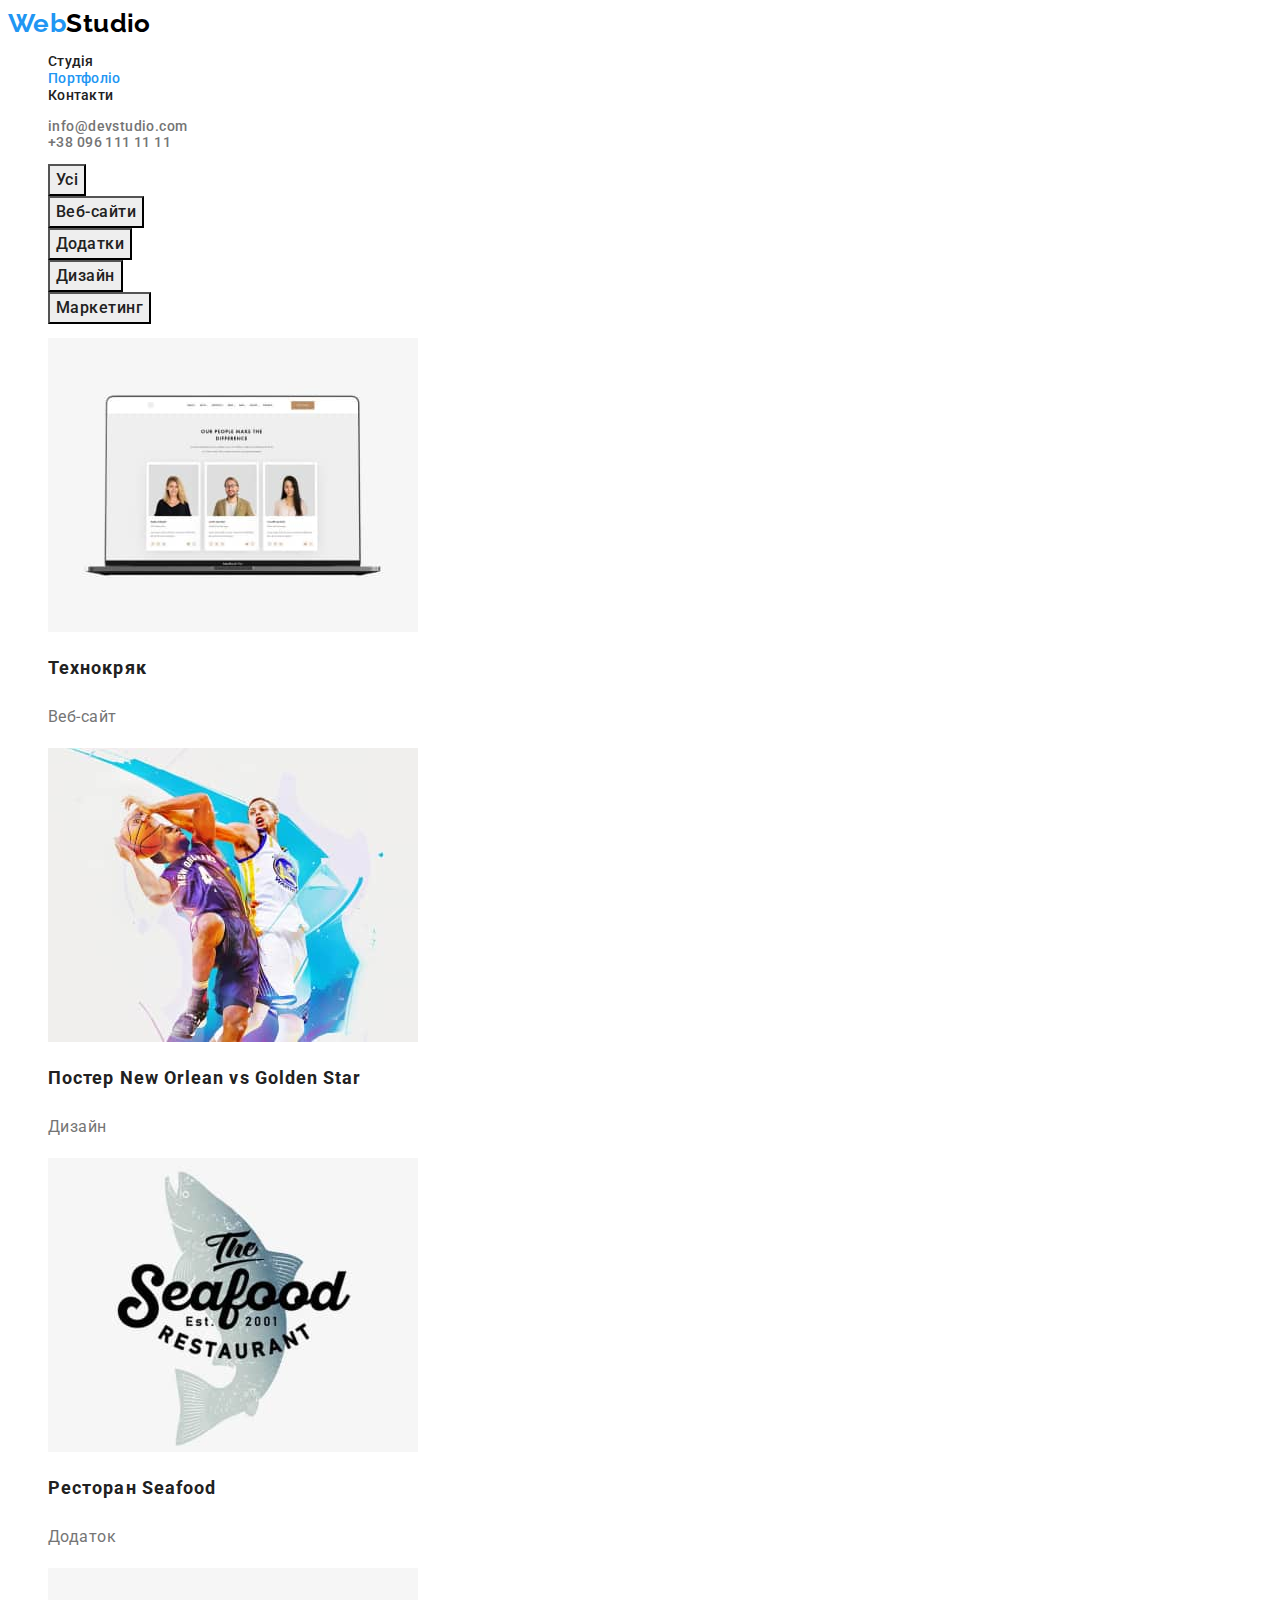
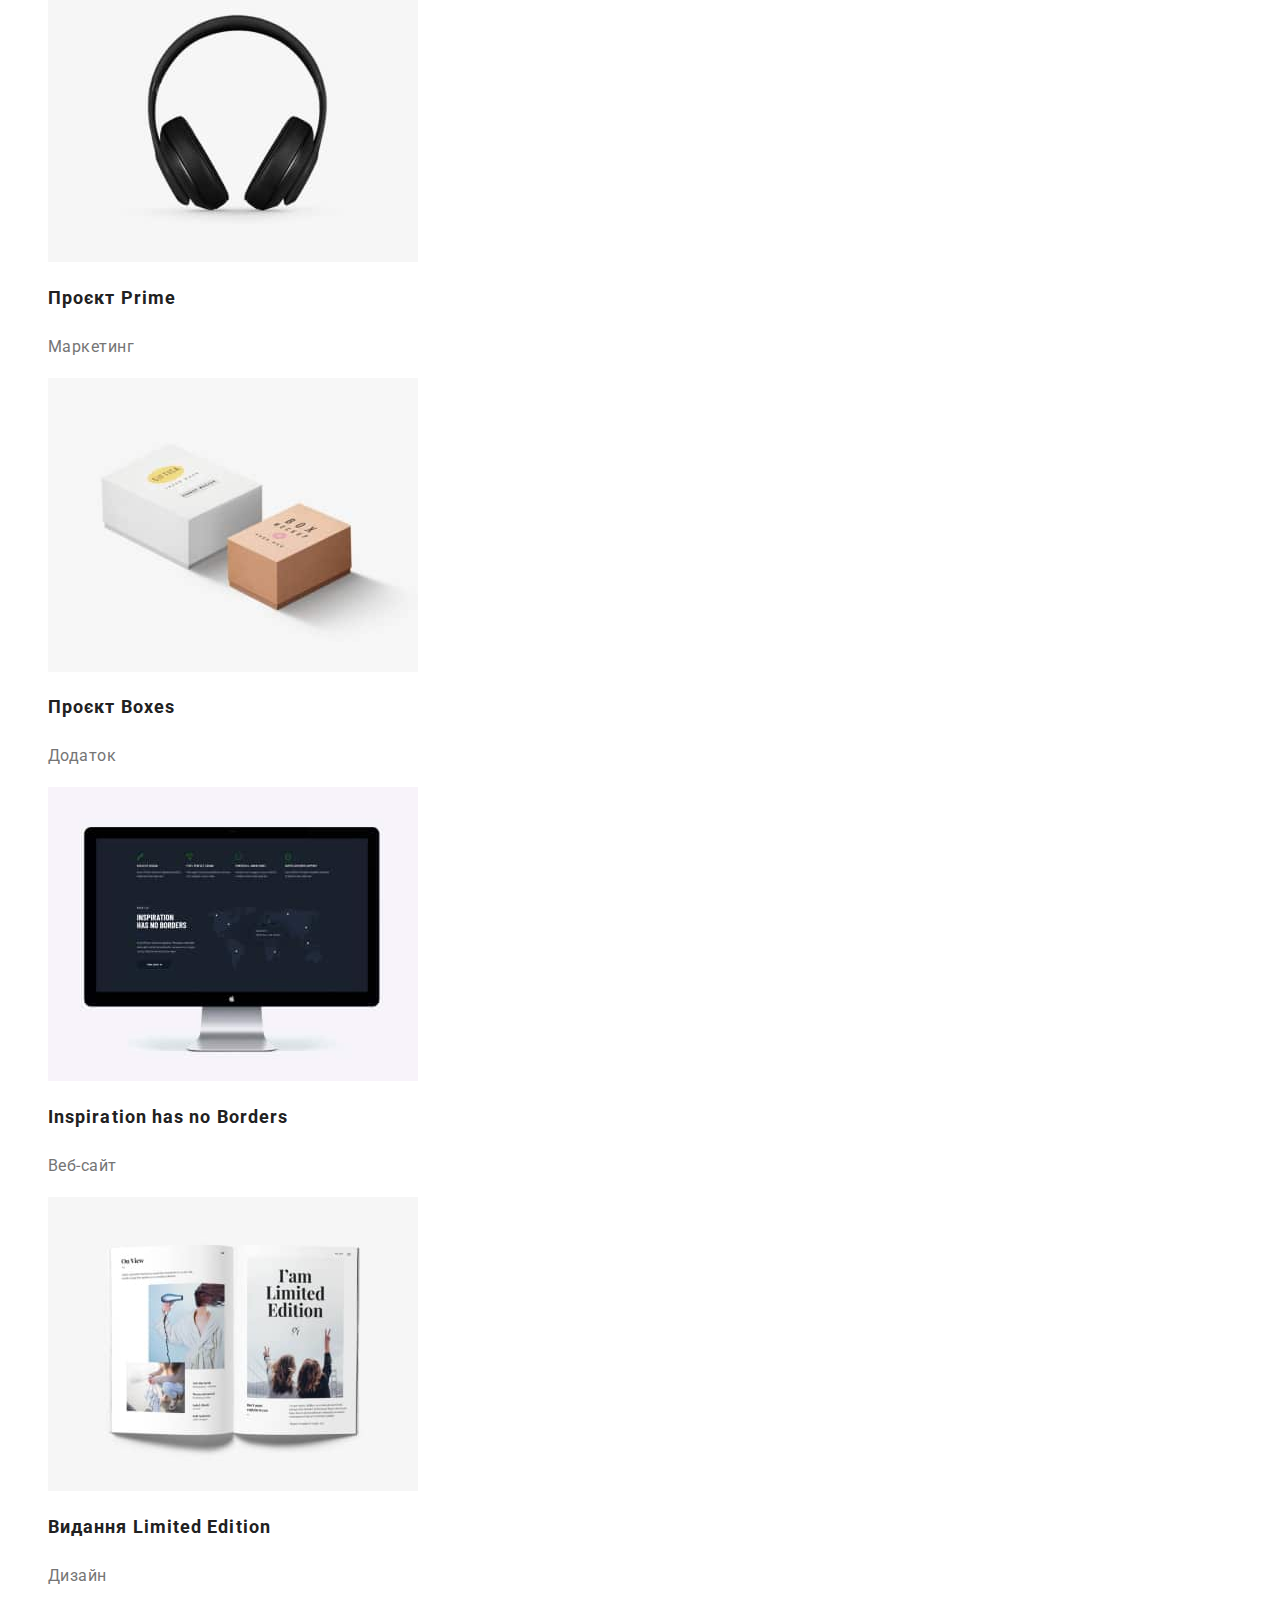
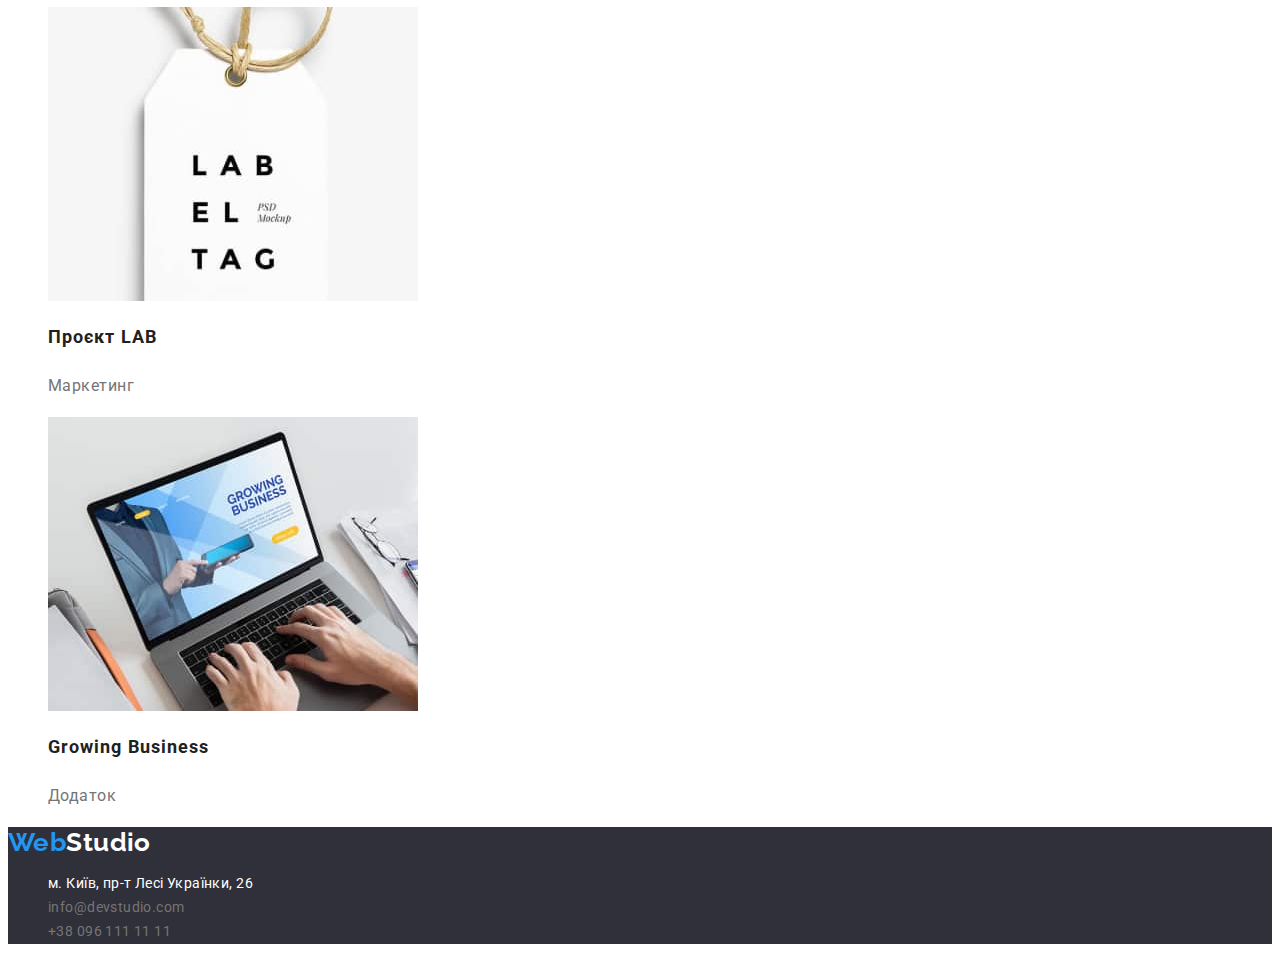
==== portfolio.html @ 61a3f1c5 "Initial commit" ====
<!DOCTYPE html>
<html lang="uk">
  <head>
    <meta charset="UTF-8" />
    <meta http-equiv="X-UA-Compatible" content="IE=edge" />
    <meta name="viewport" content="width=device-width, initial-scale=1.0" />
    <link rel="preconnect" href="https://fonts.googleapis.com" />
    <link rel="preconnect" href="https://fonts.gstatic.com" crossorigin />
    <link
      href="https://fonts.googleapis.com/css2?family=Open+Sans:wght@400;600;700&family=Raleway:wght@700&family=Roboto:wght@400;500;700;900&display=swap"
      rel="stylesheet"
    />
    <link rel="stylesheet" href="./css/style.css" />
    <title>WebStudio</title>
  </head>
  <body>
    <header>
      <nav>
        <a class="logo heder-logo-color" href="/index.html"><span>Web</span>Studio</a>
        <ul class="site-nav">
          <li><a class="site-nav-link" href="./index.html">Студія</a></li>
          <li><a class="site-nav-link current" href="">Портфоліо</a></li>
          <li><a class="site-nav-link" href="#">Контакти</a></li>
        </ul>
      </nav>
      <ul class="cotnact-nav">
        <li><a class="cotnact-nav-link" href="mailto:info@devstudio.com">info@devstudio.com</a></li>
        <li><a class="cotnact-nav-link" href="tel:+380961111111">+38 096 111 11 11</a></li>
      </ul>
    </header>
    <main>
      <section class="portfolio-section">
        <h1 class="visually-hidden">portfolio</h1>
        <ul>
          <li><button class="portfolio-button" type="button">Усі</button></li>
          <li><button class="portfolio-button" type="button">Веб-сайти</button></li>
          <li><button class="portfolio-button" type="button">Додатки</button></li>
          <li><button class="portfolio-button" type="button">Дизайн</button></li>
          <li><button class="portfolio-button" type="button">Маркетинг</button></li>
        </ul>
        <ul>
          <li>
            <a class="portfolio-card-link" href="">
              <img width="370" src="./images/portfolio-1.jpg" alt="приклда роботи" />
              <h2 class="portfolio-card-h2">Технокряк</h2>
              <p class="portfolio-card-p">Веб-сайт</p>
            </a>
          </li>
          <li>
            <a class="portfolio-card-link" href="">
              <img width="370" src="./images/portfolio-2.jpg" alt="приклда роботи" />
              <h2 class="portfolio-card-h2">Постер New Orlean vs Golden Star</h2>
              <p class="portfolio-card-p">Дизайн</p>
            </a>
          </li>
          <li>
            <a class="portfolio-card-link" href="">
              <img width="370" src="./images/portfolio-3.jpg" alt="приклда роботи" />
              <h2 class="portfolio-card-h2">Ресторан Seafood</h2>
              <p class="portfolio-card-p">Додаток</p>
            </a>
          </li>
          <li>
            <a class="portfolio-card-link" href="">
              <img width="370" src="./images/portfolio-4.jpg" alt="приклда роботи" />
              <h2 class="portfolio-card-h2">Проєкт Prime</h2>
              <p class="portfolio-card-p">Маркетинг</p>
            </a>
          </li>
          <li>
            <a class="portfolio-card-link" href="">
              <img width="370" src="./images/portfolio-5.jpg" alt="приклда роботи" />
              <h2 class="portfolio-card-h2">Проєкт Boxes</h2>
              <p class="portfolio-card-p">Додаток</p>
            </a>
          </li>
          <li>
            <a class="portfolio-card-link" href="">
              <img width="370" src="./images/portfolio-6.jpg" alt="приклда роботи" />
              <h2 class="portfolio-card-h2">Inspiration has no Borders</h2>
              <p class="portfolio-card-p">Веб-сайт</p>
            </a>
          </li>
          <li>
            <a class="portfolio-card-link" href="">
              <img width="370" src="./images/portfolio-7.jpg" alt="приклда роботи" />
              <h2 class="portfolio-card-h2">Видання Limited Edition</h2>
              <p class="portfolio-card-p">Дизайн</p>
            </a>
          </li>
          <li>
            <a class="portfolio-card-link" href="">
              <img width="370" src="./images/portfolio-8.jpg" alt="приклда роботи" />
              <h2 class="portfolio-card-h2">Проєкт LAB</h2>
              <p class="portfolio-card-p">Маркетинг</p>
            </a>
          </li>
          <li>
            <a class="portfolio-card-link" href="">
              <img width="370" src="./images/portfolio-9.jpg" alt="приклда роботи" />
              <h2 class="portfolio-card-h2">Growing Business</h2>
              <p class="portfolio-card-p">Додаток</p>
            </a>
          </li>
        </ul>
      </section>
    </main>
    <footer class="footer">
      <a class="logo" href="./index.html"><span>Web</span>Studio</a>
      <address>
        <ul class="address">
          <li>
            <a
              class="address-link"
              href="https://goo.gl/maps/CPtrU1FHBa2aNyZL9"
              target="_blank"
              rel="noopener noreferrer nofollow"
              >м. Київ, пр-т Лесі Українки, 26</a
            >
          </li>
          <li>
            <a class="address-link" href="mailto:info@devstudio.com">info@devstudio.com</a>
          </li>
          <li>
            <a class="address-link" href="tel:+380961111111">+38 096 111 11 11</a>
          </li>
        </ul>
      </address>
    </footer>
  </body>
</html>
---- css/style.css ----
:root{
  --primary-text-color:#757575;
  --title-text-color:#212121;
  --accent-text-color:#2196F3;
  --accent-praimery-white-color:#ffffff;
  --footer-text-color:#FFFFFF 60 %;
  --bcg-color-accent:#2F303A;
  --logo-color-header:#000000;
  --button-bgc-portfolio:#EEEEEE;
  --hero-button-active:#188CE8;
  --heder-border:#ECECEC;
}
/* основной цвет текста #757575 */
/* вторичный цвет текста #212121*/
/* основной цвет макета #F5F5F5*/
/* акцентный цвет макета #2196F3*/
ul,a,address{list-style: none;
text-decoration: none;
font-style: normal;
}

body{
  background-color:#FFFFFF;
  color:var(--primary-text-color);
  font-family: Roboto, sans-serif;
  letter-spacing: 0.03em;
  font-size: 14px;
}

.visually-hidden {
  position: absolute;
  white-space: nowrap;
  width: 1px;
  height: 1px;
  overflow: hidden;
  border: 0;
  padding: 0;
  clip: rect(0 0 0 0);
  clip-path: inset(50%);
  margin: -1px;
}

/* --------Logo-------- */

.logo{
  color: var(--title-text-color);
  font-family:Raleway,sans-serif;
  font-weight: 700;
  line-height: 1.19;
  font-size: 26px; 
}
.heder-logo-color{
  color: var(--logo-color-header);
}
.logo span {
  color: var(--accent-text-color);
}
.logo:hover,
.logo:focus{
  color: var(--accent-text-color);
}

/* -------Site nav------- */

.site-nav-link{
  color: var(--title-text-color);
  line-height: 1.14;
  font-weight: 500;
  font-size: 14px;
  letter-spacing: 0.02em;
}
.cotnact-nav-link{
  color: var(--primary-text-color);
  font-weight: 500;
  font-size: 14px;
  line-height: calc(16/14);
}
.site-nav-link:hover,
.site-nav-link:focus,
.cotnact-nav-link:hover,
.cotnact-nav-link:focus{
  color:var(--accent-text-color);
}
.current{
  color: var(--accent-text-color);
}
/* ---------Hero ---------*/

.hero{
  background-color: var(--bcg-color-accent);
}.hero >.section-title{
  color: var(--accent-praimery-white-color);
  font-weight: 900;
    font-size: 44px;
    line-height: 1.36;
    text-align: center;
    letter-spacing: 0.06em;
    text-transform: uppercase;
}
.hero-button{
  font-family:inherit;
  background-color: var(--accent-text-color);
  color: var(--accent-praimery-white-color);
  cursor: pointer;
  font-weight: 700;
  font-size: 16px;
  line-height: 1.87;
  letter-spacing: 0.06em;
}
.hero-button:hover{
  background-color: var(--hero-button-active);
}
/* --------Section------- */

.section-title,
.benefits-title,
.team-title{
  color: var(--title-text-color);
}
.benefits-title{
  font-weight: 700;
  font-size: 14px;
  line-height: 1.14;
  letter-spacing: 0.03em;
  text-transform: uppercase;
}
.benefits-post{
  font-size: 14px;
  line-height: 1.7;
}
.works-title{
  font-weight: 700;
  font-size: 36px;
  line-height: 1.16;
  text-align: center;
}
.our-team{
  background-color:#F5F4FA;
}
.team-title{
  font-weight: 700;
  font-size: 36px;
  line-height: 1.16;
  text-align: center;
}
.team .team-title{
  font-weight: 500;
  font-size: 16px;
  line-height: 1.18x;
}
.team-p{
  text-align: center;
  font-size: 16px;
  line-height: calc(19/16);
  letter-spacing: 0.03em;
}

/* -------Footer------ */

.footer {
  background-color: var(--bcg-color-accent);
}
.footer>.logo{
  color: var(--accent-praimery-white-color);
}
.footer>.logo:hover,
.footer>.logo:focus{
  color: var(--accent-text-color);
}
.address-link:hover{
  color: var(--accent-text-color);
}
.address-link{
  color:var(--footer-text-color);
  font-size: 14px;
  line-height: 1.71;
}
.address-link[target]{
  color: var(--accent-praimery-white-color);
}
.address-link[target]:hover{
  color:var(--accent-text-color);
}
/* -------PORTFOLIO--------- */


.portfolio-button {
  font-family: inherit;
  cursor: pointer;
  font-weight: 500;
  font-size: 16px;
  line-height: calc(26/16);
  text-align: center;
  letter-spacing: 0.03em;
  color: var(--title-text-color);
  background-color:var(--button-bgc-portfolio);  
}
.portfolio-button:hover{
  background-color:var(--accent-text-color);
  color: var(--accent-praimery-white-color);
}
.portfolio-card-link {
  color: inherit;
}
.portfolio-card-h2 {
    font-weight: 700;
    font-size: 18px;
    line-height: calc(36/18);
    letter-spacing: 0.06em;
    color: var(--title-text-color);
}
.portfolio-card-p {
  font-size: 16px;
  line-height:calc(30/16);
  letter-spacing: 0.03em;
}
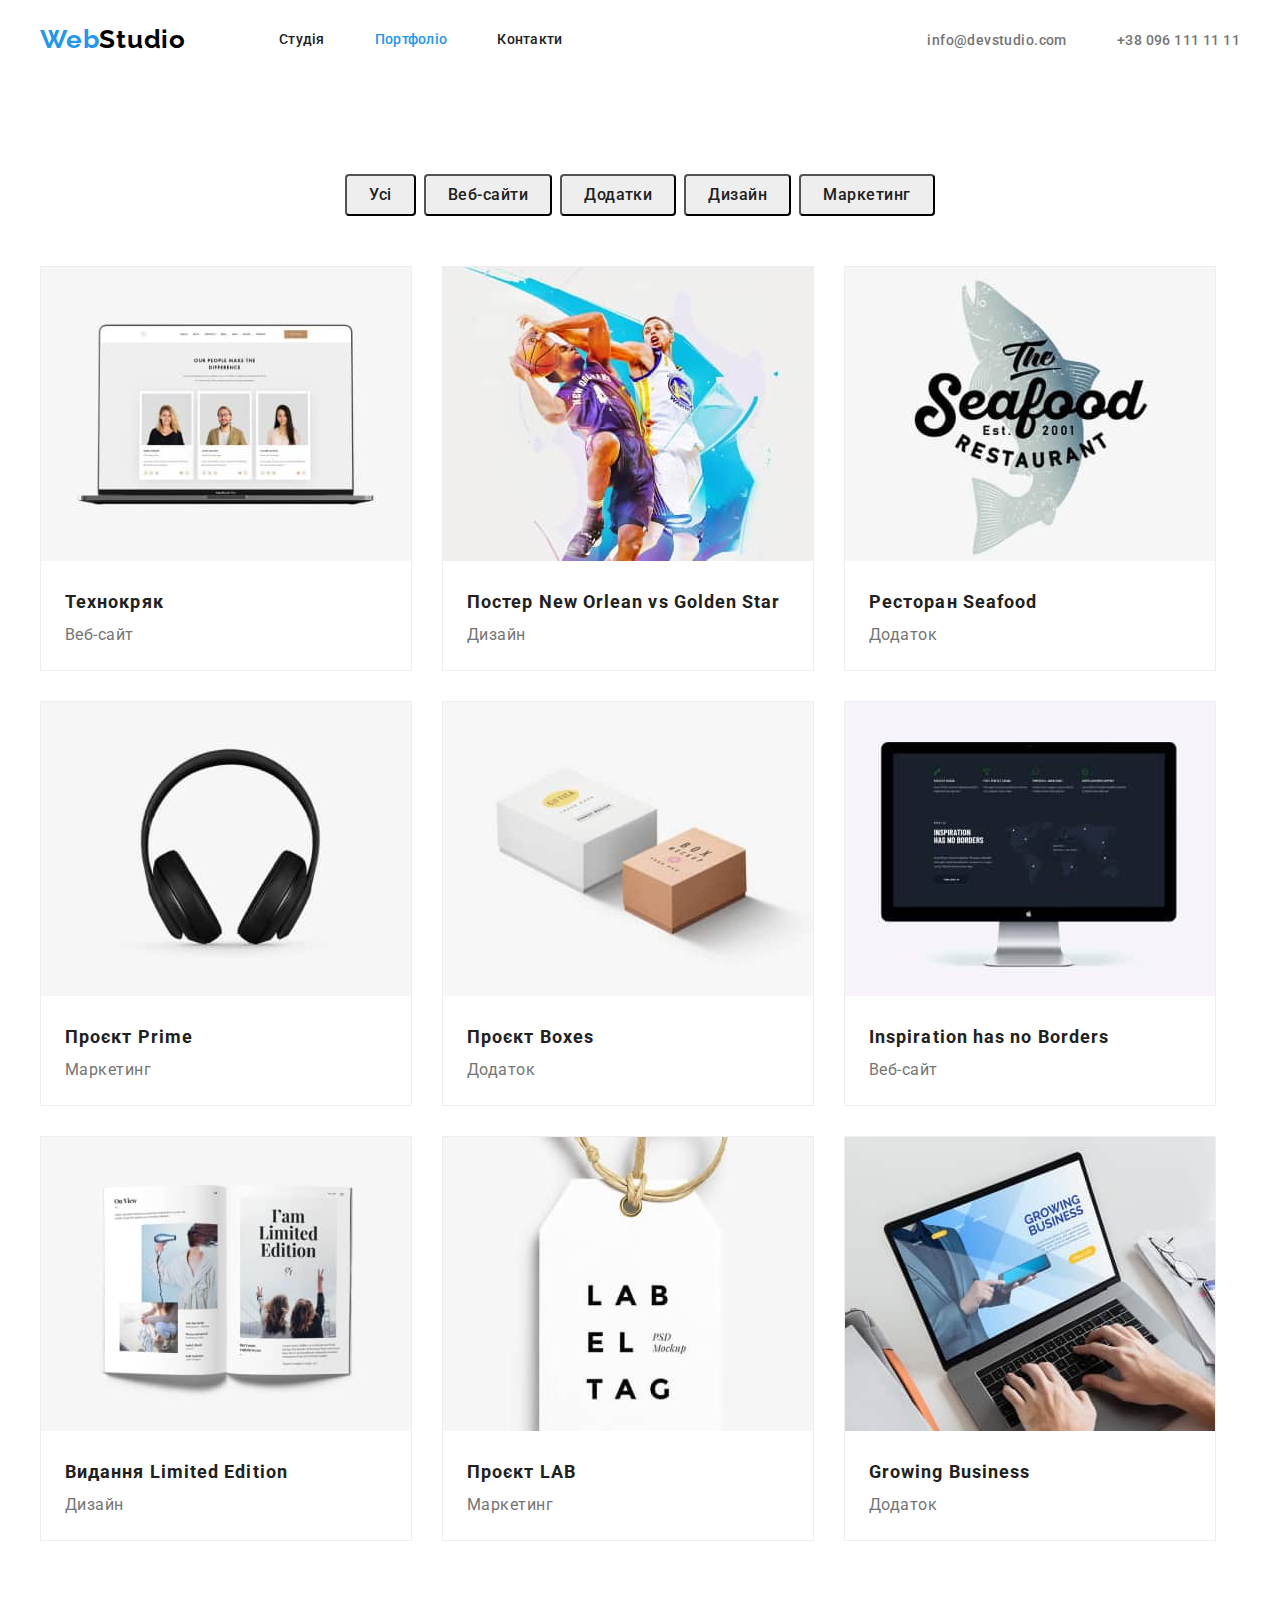
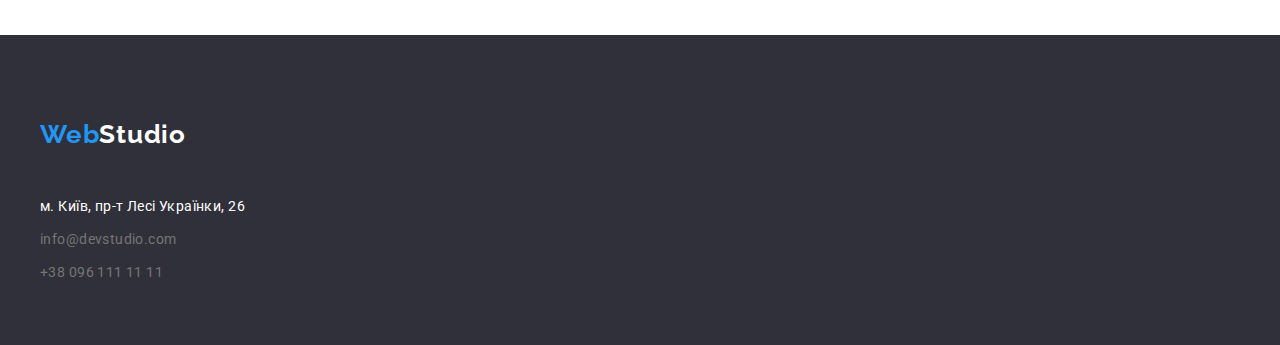
==== commit c55786c5: "first push hw 3.0" ====
--- a/portfolio.html
+++ b/portfolio.html
@@ -15,117 +15,132 @@
   </head>
   <body>
     <header>
-      <nav>
-        <a class="logo heder-logo-color" href="/index.html"><span>Web</span>Studio</a>
-        <ul class="site-nav">
-          <li><a class="site-nav-link" href="./index.html">Студія</a></li>
-          <li><a class="site-nav-link current" href="">Портфоліо</a></li>
-          <li><a class="site-nav-link" href="#">Контакти</a></li>
-        </ul>
-      </nav>
-      <ul class="cotnact-nav">
-        <li><a class="cotnact-nav-link" href="mailto:info@devstudio.com">info@devstudio.com</a></li>
-        <li><a class="cotnact-nav-link" href="tel:+380961111111">+38 096 111 11 11</a></li>
-      </ul>
+      <div class="container">
+        <nav class="site-nav">
+          <div class="nav-vrap">
+            <a class="logo heder-logo-color" href="/index.html"><span>Web</span>Studio</a>
+
+            <ul class="site-nav">
+              <li class="site-nav-li"><a class="site-nav-link" href="./index.html">Студія</a></li>
+              <li class="site-nav-li">
+                <a class="site-nav-link current" href="">Портфоліо</a>
+              </li>
+              <li class="site-nav-li"><a class="site-nav-link" href="#">Контакти</a></li>
+            </ul>
+          </div>
+          <ul class="cotnact-nav site-nav">
+            <li class="site-nav-li">
+              <a class="cotnact-nav-link" href="mailto:info@devstudio.com">info@devstudio.com</a>
+            </li>
+            <li class="site-nav-li">
+              <a class="cotnact-nav-link" href="tel:+380961111111">+38 096 111 11 11</a>
+            </li>
+          </ul>
+        </nav>
+      </div>
     </header>
     <main>
-      <section class="portfolio-section">
-        <h1 class="visually-hidden">portfolio</h1>
-        <ul>
-          <li><button class="portfolio-button" type="button">Усі</button></li>
-          <li><button class="portfolio-button" type="button">Веб-сайти</button></li>
-          <li><button class="portfolio-button" type="button">Додатки</button></li>
-          <li><button class="portfolio-button" type="button">Дизайн</button></li>
-          <li><button class="portfolio-button" type="button">Маркетинг</button></li>
-        </ul>
-        <ul>
-          <li>
-            <a class="portfolio-card-link" href="">
-              <img width="370" src="./images/portfolio-1.jpg" alt="приклда роботи" />
-              <h2 class="portfolio-card-h2">Технокряк</h2>
-              <p class="portfolio-card-p">Веб-сайт</p>
-            </a>
-          </li>
-          <li>
-            <a class="portfolio-card-link" href="">
-              <img width="370" src="./images/portfolio-2.jpg" alt="приклда роботи" />
-              <h2 class="portfolio-card-h2">Постер New Orlean vs Golden Star</h2>
-              <p class="portfolio-card-p">Дизайн</p>
-            </a>
-          </li>
-          <li>
-            <a class="portfolio-card-link" href="">
-              <img width="370" src="./images/portfolio-3.jpg" alt="приклда роботи" />
-              <h2 class="portfolio-card-h2">Ресторан Seafood</h2>
-              <p class="portfolio-card-p">Додаток</p>
-            </a>
-          </li>
-          <li>
-            <a class="portfolio-card-link" href="">
-              <img width="370" src="./images/portfolio-4.jpg" alt="приклда роботи" />
-              <h2 class="portfolio-card-h2">Проєкт Prime</h2>
-              <p class="portfolio-card-p">Маркетинг</p>
-            </a>
-          </li>
-          <li>
-            <a class="portfolio-card-link" href="">
-              <img width="370" src="./images/portfolio-5.jpg" alt="приклда роботи" />
-              <h2 class="portfolio-card-h2">Проєкт Boxes</h2>
-              <p class="portfolio-card-p">Додаток</p>
-            </a>
-          </li>
-          <li>
-            <a class="portfolio-card-link" href="">
-              <img width="370" src="./images/portfolio-6.jpg" alt="приклда роботи" />
-              <h2 class="portfolio-card-h2">Inspiration has no Borders</h2>
-              <p class="portfolio-card-p">Веб-сайт</p>
-            </a>
-          </li>
-          <li>
-            <a class="portfolio-card-link" href="">
-              <img width="370" src="./images/portfolio-7.jpg" alt="приклда роботи" />
-              <h2 class="portfolio-card-h2">Видання Limited Edition</h2>
-              <p class="portfolio-card-p">Дизайн</p>
-            </a>
-          </li>
-          <li>
-            <a class="portfolio-card-link" href="">
-              <img width="370" src="./images/portfolio-8.jpg" alt="приклда роботи" />
-              <h2 class="portfolio-card-h2">Проєкт LAB</h2>
-              <p class="portfolio-card-p">Маркетинг</p>
-            </a>
-          </li>
-          <li>
-            <a class="portfolio-card-link" href="">
-              <img width="370" src="./images/portfolio-9.jpg" alt="приклда роботи" />
-              <h2 class="portfolio-card-h2">Growing Business</h2>
-              <p class="portfolio-card-p">Додаток</p>
-            </a>
-          </li>
-        </ul>
+      <section class="section portfolio-section">
+        <div class="container">
+          <h1 class="visually-hidden">portfolio</h1>
+          <ul class="portfolio-button">
+            <li><button class="portfolio-button-list" type="button">Усі</button></li>
+            <li><button class="portfolio-button-list" type="button">Веб-сайти</button></li>
+            <li><button class="portfolio-button-list" type="button">Додатки</button></li>
+            <li><button class="portfolio-button-list" type="button">Дизайн</button></li>
+            <li><button class="portfolio-button-list" type="button">Маркетинг</button></li>
+          </ul>
+          <ul class="portfolio-card">
+            <li>
+              <a class="portfolio-card-link" href="">
+                <img width="370" src="./images/portfolio-1.jpg" alt="приклда роботи" />
+                <h2 class="portfolio-card-h2">Технокряк</h2>
+                <p class="portfolio-card-p">Веб-сайт</p>
+              </a>
+            </li>
+            <li>
+              <a class="portfolio-card-link" href="">
+                <img width="370" src="./images/portfolio-2.jpg" alt="приклда роботи" />
+                <h2 class="portfolio-card-h2">Постер New Orlean vs Golden Star</h2>
+                <p class="portfolio-card-p">Дизайн</p>
+              </a>
+            </li>
+            <li>
+              <a class="portfolio-card-link" href="">
+                <img width="370" src="./images/portfolio-3.jpg" alt="приклда роботи" />
+                <h2 class="portfolio-card-h2">Ресторан Seafood</h2>
+                <p class="portfolio-card-p">Додаток</p>
+              </a>
+            </li>
+            <li>
+              <a class="portfolio-card-link" href="">
+                <img width="370" src="./images/portfolio-4.jpg" alt="приклда роботи" />
+                <h2 class="portfolio-card-h2">Проєкт Prime</h2>
+                <p class="portfolio-card-p">Маркетинг</p>
+              </a>
+            </li>
+            <li>
+              <a class="portfolio-card-link" href="">
+                <img width="370" src="./images/portfolio-5.jpg" alt="приклда роботи" />
+                <h2 class="portfolio-card-h2">Проєкт Boxes</h2>
+                <p class="portfolio-card-p">Додаток</p>
+              </a>
+            </li>
+            <li>
+              <a class="portfolio-card-link" href="">
+                <img width="370" src="./images/portfolio-6.jpg" alt="приклда роботи" />
+                <h2 class="portfolio-card-h2">Inspiration has no Borders</h2>
+                <p class="portfolio-card-p">Веб-сайт</p>
+              </a>
+            </li>
+            <li>
+              <a class="portfolio-card-link" href="">
+                <img width="370" src="./images/portfolio-7.jpg" alt="приклда роботи" />
+                <h2 class="portfolio-card-h2">Видання Limited Edition</h2>
+                <p class="portfolio-card-p">Дизайн</p>
+              </a>
+            </li>
+            <li>
+              <a class="portfolio-card-link" href="">
+                <img width="370" src="./images/portfolio-8.jpg" alt="приклда роботи" />
+                <h2 class="portfolio-card-h2">Проєкт LAB</h2>
+                <p class="portfolio-card-p">Маркетинг</p>
+              </a>
+            </li>
+            <li>
+              <a class="portfolio-card-link" href="">
+                <img width="370" src="./images/portfolio-9.jpg" alt="приклда роботи" />
+                <h2 class="portfolio-card-h2">Growing Business</h2>
+                <p class="portfolio-card-p">Додаток</p>
+              </a>
+            </li>
+          </ul>
+        </div>
       </section>
     </main>
     <footer class="footer">
-      <a class="logo" href="./index.html"><span>Web</span>Studio</a>
-      <address>
-        <ul class="address">
-          <li>
-            <a
-              class="address-link"
-              href="https://goo.gl/maps/CPtrU1FHBa2aNyZL9"
-              target="_blank"
-              rel="noopener noreferrer nofollow"
-              >м. Київ, пр-т Лесі Українки, 26</a
-            >
-          </li>
-          <li>
-            <a class="address-link" href="mailto:info@devstudio.com">info@devstudio.com</a>
-          </li>
-          <li>
-            <a class="address-link" href="tel:+380961111111">+38 096 111 11 11</a>
-          </li>
-        </ul>
-      </address>
+      <div class="container">
+        <a class="logo" href="./index.html"><span>Web</span>Studio</a>
+        <address>
+          <ul class="address">
+            <li class="address-list">
+              <a
+                class="address-link"
+                href="https://goo.gl/maps/CPtrU1FHBa2aNyZL9"
+                target="_blank"
+                rel="noopener noreferrer nofollow"
+                >м. Київ, пр-т Лесі Українки, 26</a
+              >
+            </li>
+            <li class="address-list">
+              <a class="address-link" href="mailto:info@devstudio.com">info@devstudio.com</a>
+            </li>
+            <li class="address-list">
+              <a class="address-link" href="tel:+380961111111">+38 096 111 11 11</a>
+            </li>
+          </ul>
+        </address>
+      </div>
     </footer>
   </body>
 </html>
--- a/css/style.css
+++ b/css/style.css
@@ -14,9 +14,30 @@
 /* вторичный цвет текста #212121*/
 /* основной цвет макета #F5F5F5*/
 /* акцентный цвет макета #2196F3*/
-ul,a,address{list-style: none;
+*,
+*::before,
+*::after{
+  box-sizing: border-box;
+}
+ul,
+a,
+address,
+h1,
+h2,
+h3,
+h4,
+h5,
+h6,
+p,
+ul,
+li,
+body
+{list-style: none;
 text-decoration: none;
 font-style: normal;
+margin: 0px;
+padding: 0px;
+box-sizing: inherit;
 }
 
 body{
@@ -25,6 +46,13 @@
   font-family: Roboto, sans-serif;
   letter-spacing: 0.03em;
   font-size: 14px;
+}
+.container{
+  width: 1230px;
+  padding-left: 15px;
+  padding-right:15px;
+  margin: auto;
+  
 }
 
 .visually-hidden {
@@ -43,11 +71,17 @@
 /* --------Logo-------- */
 
 .logo{
+  display:inline-block;
+  margin-right: 93px;
+  padding-top: 24px;
+  padding-bottom: 25px;
+
   color: var(--title-text-color);
   font-family:Raleway,sans-serif;
   font-weight: 700;
-  line-height: 1.19;
-  font-size: 26px; 
+  font-size: 26px;
+  line-height:calc(31/26);
+  letter-spacing: 0.03em;
 }
 .heder-logo-color{
   color: var(--logo-color-header);
@@ -62,14 +96,36 @@
 
 /* -------Site nav------- */
 
-.site-nav-link{
+.nav-vrap{
+  display: flex;
+  }
+.site-nav{
+  display: flex;
+  align-items: center;
+  justify-content: space-between;
+}
+.site-nav-li {
+  margin-right: 50px;
+}
+
+.site-nav-li:last-child {
+  margin-right: 0px;
+}
+
+  .site-nav-link{
+  display: inline-block;
+  padding: 32px 0px;
+  
   color: var(--title-text-color);
   line-height: 1.14;
   font-weight: 500;
   font-size: 14px;
   letter-spacing: 0.02em;
 }
+
 .cotnact-nav-link{
+  display: inline-block;
+  padding: 32px 0px;
   color: var(--primary-text-color);
   font-weight: 500;
   font-size: 14px;
@@ -88,36 +144,56 @@
 
 .hero{
   background-color: var(--bcg-color-accent);
-}.hero >.section-title{
+  text-align: center;
+}.hero .section-title{
+  margin-top: 200px;
+  margin-bottom:30px;
   color: var(--accent-praimery-white-color);
   font-weight: 900;
-    font-size: 44px;
-    line-height: 1.36;
-    text-align: center;
-    letter-spacing: 0.06em;
-    text-transform: uppercase;
+  font-size: 44px;
+  line-height: 1.36;
+  text-align: center;
+  letter-spacing: 0.06em;
+  text-transform: uppercase;
 }
 .hero-button{
+  margin-bottom:200px;
+  box-shadow: 0px 4px 4px rgba(0, 0, 0, 0.15);
+  border-radius: 4px;
+  border-color: transparent;
+  min-width: 216px;
+  padding: 8px 30px;
+
   font-family:inherit;
   background-color: var(--accent-text-color);
   color: var(--accent-praimery-white-color);
   cursor: pointer;
   font-weight: 700;
   font-size: 16px;
-  line-height: 1.87;
+  line-height: calc(30/16);
   letter-spacing: 0.06em;
+  text-align: center;
 }
 .hero-button:hover{
   background-color: var(--hero-button-active);
 }
 /* --------Section------- */
+
+.section{
+  padding: 94px 0px;
+}
 
 .section-title,
 .benefits-title,
 .team-title{
   color: var(--title-text-color);
 }
+.benefits{
+  display:flex;
+  gap: 30px;
+}
 .benefits-title{
+  margin-bottom: 10px;
   font-weight: 700;
   font-size: 14px;
   line-height: 1.14;
@@ -128,27 +204,46 @@
   font-size: 14px;
   line-height: 1.7;
 }
+.section-work{
+  text-align: center;
+  padding-top: 0px;
+}
 .works-title{
+  margin-bottom: 50px;
   font-weight: 700;
   font-size: 36px;
   line-height: 1.16;
   text-align: center;
 }
+.works-list{
+  display:flex;
+  gap:30px;
+}
 .our-team{
   background-color:#F5F4FA;
 }
 .team-title{
+  margin-top: 30px;
+  margin-bottom: 10px;
   font-weight: 700;
   font-size: 36px;
   line-height: 1.16;
   text-align: center;
 }
+.section-title {
+  margin-bottom: 50px;
+}
+.team{
+  display:flex;
+  gap: 30px;
+}
 .team .team-title{
   font-weight: 500;
   font-size: 16px;
   line-height: 1.18x;
 }
 .team-p{
+  margin-bottom: 30px;
   text-align: center;
   font-size: 16px;
   line-height: calc(19/16);
@@ -160,31 +255,49 @@
 .footer {
   background-color: var(--bcg-color-accent);
 }
-.footer>.logo{
-  color: var(--accent-praimery-white-color);
-}
-.footer>.logo:hover,
-.footer>.logo:focus{
+.footer .logo{
+  margin-top: 60px;
+  margin-bottom: 20px;
+  color: var(--accent-praimery-white-color);
+}
+.footer .logo:hover,
+.footer .logo:focus{
   color: var(--accent-text-color);
 }
 .address-link:hover{
   color: var(--accent-text-color);
+}
+.address-list{
+  margin-bottom: 9px;
+}
+.address-list:last-child{
+  margin-bottom: 0px;
+  padding-bottom: 60px;
 }
 .address-link{
   color:var(--footer-text-color);
   font-size: 14px;
   line-height: 1.71;
 }
+
 .address-link[target]{
   color: var(--accent-praimery-white-color);
 }
-.address-link[target]:hover{
+.address-link[target]:hover,
+.address-link[target]:focus{
   color:var(--accent-text-color);
 }
 /* -------PORTFOLIO--------- */
 
-
-.portfolio-button {
+.portfolio-button{
+  display: flex;
+  justify-content: center;
+  gap: 8px;
+  margin-bottom: 50px;
+}
+.portfolio-button-list {
+  border-radius: 4px;
+  padding: 6px 22px;
   font-family: inherit;
   cursor: pointer;
   font-weight: 500;
@@ -195,21 +308,36 @@
   color: var(--title-text-color);
   background-color:var(--button-bgc-portfolio);  
 }
-.portfolio-button:hover{
+.portfolio-button-list:hover,
+.portfolio-button-list:focus {
   background-color:var(--accent-text-color);
   color: var(--accent-praimery-white-color);
+}
+.portfolio-card{
+  display: flex;
+  gap: 30px;
+  flex-wrap: wrap;
+}
+.portfolio-card li{
+  border: 1px solid #EEEEEE;
 }
 .portfolio-card-link {
   color: inherit;
 }
 .portfolio-card-h2 {
-    font-weight: 700;
-    font-size: 18px;
-    line-height: calc(36/18);
-    letter-spacing: 0.06em;
-    color: var(--title-text-color);
+  margin-right: 24px;
+  margin-left: 24px;
+  margin-top: 20px;
+  font-weight: 700;
+  font-size: 18px;
+  line-height: calc(36/18);
+  letter-spacing: 0.06em;
+  color: var(--title-text-color);
 }
 .portfolio-card-p {
+  margin-right: 24px;
+  margin-left: 24px;
+  margin-bottom: 20px;
   font-size: 16px;
   line-height:calc(30/16);
   letter-spacing: 0.03em;
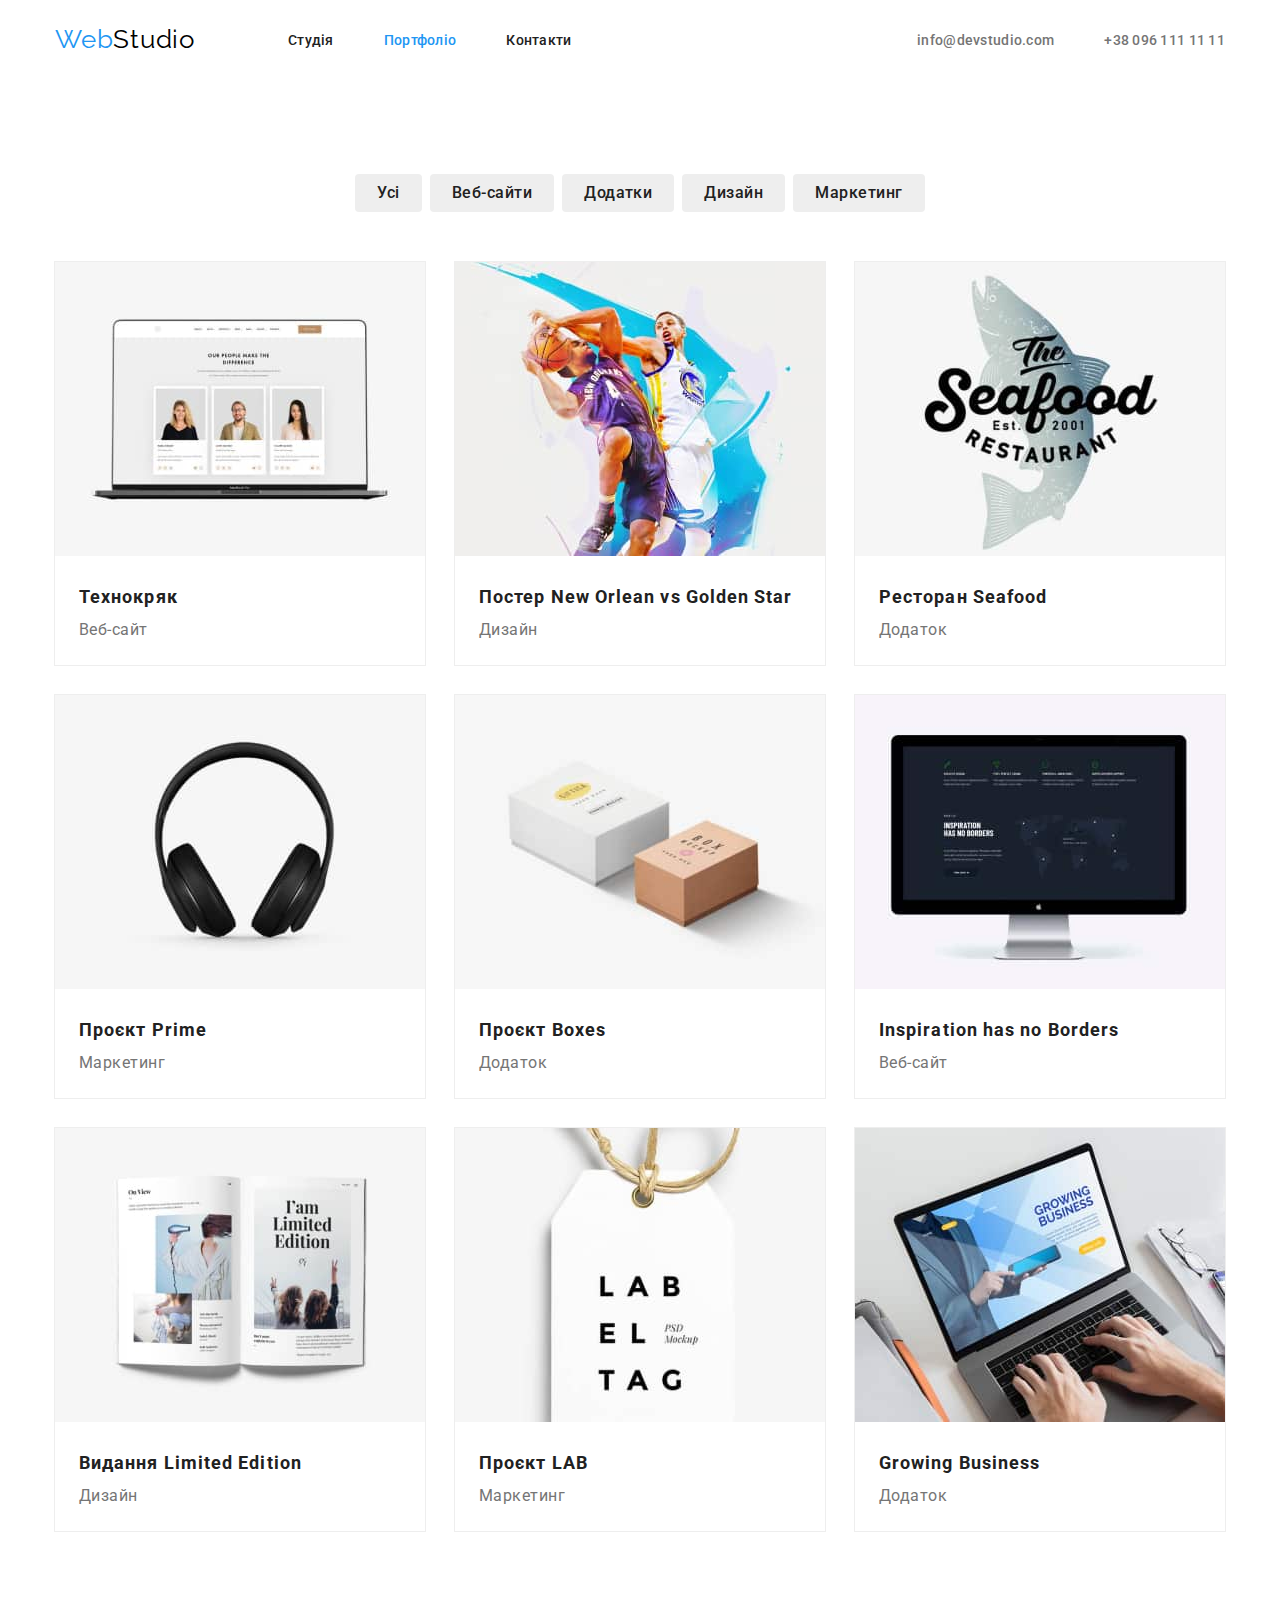
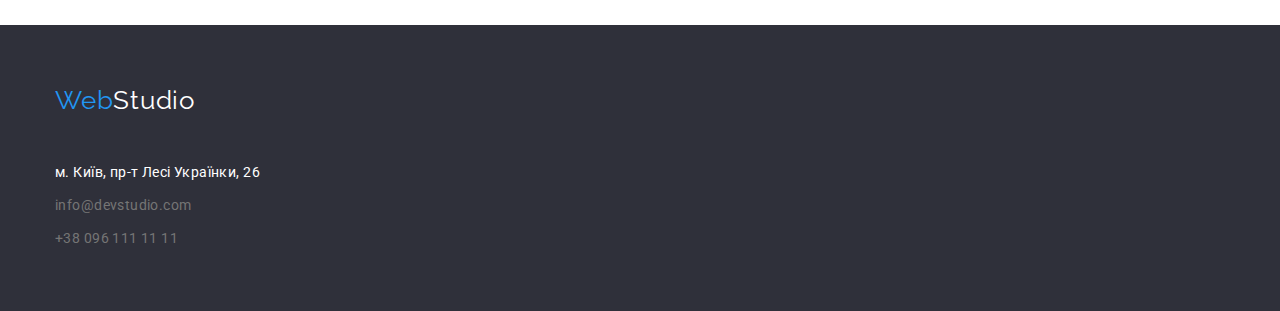
==== commit 6723fd67: "fix" ====
--- a/portfolio.html
+++ b/portfolio.html
@@ -18,14 +18,18 @@
       <div class="container">
         <nav class="site-nav">
           <div class="nav-vrap">
-            <a class="logo heder-logo-color" href="/index.html"><span>Web</span>Studio</a>
+            <a class="logo" href="/index.html"><span>Web</span>Studio</a>
 
             <ul class="site-nav">
-              <li class="site-nav-li"><a class="site-nav-link" href="./index.html">Студія</a></li>
+              <li class="site-nav-li">
+                <a class="site-nav-link" href="/index.html">Студія</a>
+              </li>
               <li class="site-nav-li">
                 <a class="site-nav-link current" href="">Портфоліо</a>
               </li>
-              <li class="site-nav-li"><a class="site-nav-link" href="#">Контакти</a></li>
+              <li class="site-nav-li">
+                <a class="site-nav-link" href="#">Контакти</a>
+              </li>
             </ul>
           </div>
           <ul class="cotnact-nav site-nav">
@@ -44,11 +48,21 @@
         <div class="container">
           <h1 class="visually-hidden">portfolio</h1>
           <ul class="portfolio-button">
-            <li><button class="portfolio-button-list" type="button">Усі</button></li>
-            <li><button class="portfolio-button-list" type="button">Веб-сайти</button></li>
-            <li><button class="portfolio-button-list" type="button">Додатки</button></li>
-            <li><button class="portfolio-button-list" type="button">Дизайн</button></li>
-            <li><button class="portfolio-button-list" type="button">Маркетинг</button></li>
+            <li>
+              <button class="portfolio-button-list" type="button">Усі</button>
+            </li>
+            <li>
+              <button class="portfolio-button-list" type="button">Веб-сайти</button>
+            </li>
+            <li>
+              <button class="portfolio-button-list" type="button">Додатки</button>
+            </li>
+            <li>
+              <button class="portfolio-button-list" type="button">Дизайн</button>
+            </li>
+            <li>
+              <button class="portfolio-button-list" type="button">Маркетинг</button>
+            </li>
           </ul>
           <ul class="portfolio-card">
             <li>
--- a/css/style.css
+++ b/css/style.css
@@ -1,24 +1,26 @@
-:root{
-  --primary-text-color:#757575;
-  --title-text-color:#212121;
-  --accent-text-color:#2196F3;
-  --accent-praimery-white-color:#ffffff;
-  --footer-text-color:#FFFFFF 60 %;
-  --bcg-color-accent:#2F303A;
-  --logo-color-header:#000000;
-  --button-bgc-portfolio:#EEEEEE;
-  --hero-button-active:#188CE8;
-  --heder-border:#ECECEC;
-}
+:root {
+  --primary-text-color: #757575;
+  --title-text-color: #212121;
+  --accent-text-color: #2196F3;
+  --accent-praimery-white-color: #ffffff;
+  --footer-text-color: #FFFFFF 60 %;
+  --bcg-color-accent: #2F303A;
+  --logo-color-header: #000000;
+  --button-bgc-portfolio: #EEEEEE;
+  --hero-button-active: #188CE8;
+  --heder-border: #ECECEC;
+}
+
 /* основной цвет текста #757575 */
 /* вторичный цвет текста #212121*/
 /* основной цвет макета #F5F5F5*/
 /* акцентный цвет макета #2196F3*/
 *,
 *::before,
-*::after{
+*::after {
   box-sizing: border-box;
 }
+
 ul,
 a,
 address,
@@ -31,28 +33,29 @@
 p,
 ul,
 li,
-body
-{list-style: none;
-text-decoration: none;
-font-style: normal;
-margin: 0px;
-padding: 0px;
-box-sizing: inherit;
-}
-
-body{
-  background-color:#FFFFFF;
-  color:var(--primary-text-color);
+body {
+  list-style: none;
+  text-decoration: none;
+  font-style: normal;
+  margin: 0px;
+  padding: 0px;
+  box-sizing: inherit;
+}
+
+body {
+  background-color: #FFFFFF;
+  color: var(--primary-text-color);
   font-family: Roboto, sans-serif;
   letter-spacing: 0.03em;
   font-size: 14px;
 }
-.container{
-  width: 1230px;
+
+.container {
+  width: 1200px;
   padding-left: 15px;
-  padding-right:15px;
+  padding-right: 15px;
   margin: auto;
-  
+
 }
 
 .visually-hidden {
@@ -68,185 +71,220 @@
   margin: -1px;
 }
 
+.section {
+  padding-top: 94px;
+  padding-bottom: 94px;
+}
+
 /* --------Logo-------- */
 
-.logo{
-  display:inline-block;
-  margin-right: 93px;
+.logo {
+  display: block;
   padding-top: 24px;
   padding-bottom: 25px;
-
-  color: var(--title-text-color);
-  font-family:Raleway,sans-serif;
-  font-weight: 700;
+  font-family: 'Raleway';
   font-size: 26px;
-  line-height:calc(31/26);
-  letter-spacing: 0.03em;
-}
-.heder-logo-color{
+  line-height: calc(31/26);
+  letter-spacing: 0.03em;
   color: var(--logo-color-header);
-}
+  margin-right: 93px;
+}
+
 .logo span {
   color: var(--accent-text-color);
 }
+
 .logo:hover,
-.logo:focus{
+.logo:focus {
   color: var(--accent-text-color);
 }
 
 /* -------Site nav------- */
 
-.nav-vrap{
-  display: flex;
-  }
-.site-nav{
-  display: flex;
+.site-nav,
+.nav-vrap {
+  display: flex;
+  justify-content: space-between;
   align-items: center;
-  justify-content: space-between;
-}
-.site-nav-li {
+}
+
+.site-nav-li:not(:last-child),
+.cotnact-nav-link:not(:last-child) {
   margin-right: 50px;
 }
 
-.site-nav-li:last-child {
-  margin-right: 0px;
-}
-
-  .site-nav-link{
-  display: inline-block;
-  padding: 32px 0px;
-  
-  color: var(--title-text-color);
-  line-height: 1.14;
+.site-nav-link {
+  display: block;
+  padding-top: 32px;
+  padding-bottom: 32px;
   font-weight: 500;
-  font-size: 14px;
+  line-height: calc(16/14);
   letter-spacing: 0.02em;
-}
-
-.cotnact-nav-link{
-  display: inline-block;
-  padding: 32px 0px;
-  color: var(--primary-text-color);
+  color: var(--title-text-color);
+}
+
+.site-nav-link:hover,
+.site-nav-link:focus {
+  color: var(--accent-text-color);
+}
+
+.current {
+  color: var(--accent-text-color);
+}
+
+.cotnact-nav-link {
+  display: block;
+  padding-top: 32px;
+  padding-bottom: 32px;
   font-weight: 500;
   font-size: 14px;
   line-height: calc(16/14);
-}
-.site-nav-link:hover,
-.site-nav-link:focus,
+  letter-spacing: 0.02em;
+  color: var(--primary-text-color);
+}
+
 .cotnact-nav-link:hover,
-.cotnact-nav-link:focus{
-  color:var(--accent-text-color);
-}
-.current{
-  color: var(--accent-text-color);
-}
-/* ---------Hero ---------*/
-
-.hero{
+.cotnact-nav-link:focus {
+  color: var(--accent-text-color);
+}
+
+/* ---------Hero Section ---------*/
+
+.hero {
   background-color: var(--bcg-color-accent);
   text-align: center;
-}.hero .section-title{
-  margin-top: 200px;
-  margin-bottom:30px;
-  color: var(--accent-praimery-white-color);
+  padding: 0px;
+}
+
+.section-title-hero {
+  padding-top: 200px;
+  margin-bottom: 30px;
   font-weight: 900;
   font-size: 44px;
-  line-height: 1.36;
+  line-height: calc(60/44);
   text-align: center;
   letter-spacing: 0.06em;
   text-transform: uppercase;
-}
-.hero-button{
-  margin-bottom:200px;
+  color: var(--accent-praimery-white-color);
+}
+
+.hero-button {
+  margin-bottom: 200px;
+  padding: 10px 32px;
+  background: var(--accent-text-color);
+  color: var(--accent-praimery-white-color);
+
   box-shadow: 0px 4px 4px rgba(0, 0, 0, 0.15);
   border-radius: 4px;
-  border-color: transparent;
+  border: 0px;
   min-width: 216px;
-  padding: 8px 30px;
-
-  font-family:inherit;
-  background-color: var(--accent-text-color);
-  color: var(--accent-praimery-white-color);
-  cursor: pointer;
+  font-family: inherit;
   font-weight: 700;
   font-size: 16px;
   line-height: calc(30/16);
-  letter-spacing: 0.06em;
-  text-align: center;
-}
-.hero-button:hover{
+  cursor: pointer;
+}
+
+.hero-button:hover,
+.hero-button:focus {
   background-color: var(--hero-button-active);
 }
-/* --------Section------- */
-
-.section{
-  padding: 94px 0px;
-}
-
-.section-title,
-.benefits-title,
-.team-title{
-  color: var(--title-text-color);
-}
-.benefits{
-  display:flex;
-  gap: 30px;
-}
-.benefits-title{
+
+/* --------section-benefits------- */
+
+.benefits {
+  display: flex;
+}
+
+.benefits li:not(:last-child) {
+  margin-right: 30px;
+}
+
+.benefits-title {
   margin-bottom: 10px;
-  font-weight: 700;
   font-size: 14px;
-  line-height: 1.14;
+  line-height: calc(16/14);
   letter-spacing: 0.03em;
   text-transform: uppercase;
-}
-.benefits-post{
+  color: var(--title-text-color);
+}
+
+.benefits-post {
   font-size: 14px;
-  line-height: 1.7;
-}
-.section-work{
-  text-align: center;
+  line-height: calc(24/14);
+  letter-spacing: 0.03em;
+}
+
+/* --------section-work------- */
+
+.section-work {
   padding-top: 0px;
 }
-.works-title{
+
+.section-work-title {
   margin-bottom: 50px;
-  font-weight: 700;
   font-size: 36px;
-  line-height: 1.16;
-  text-align: center;
-}
-.works-list{
-  display:flex;
-  gap:30px;
-}
-.our-team{
-  background-color:#F5F4FA;
-}
-.team-title{
+  line-height: calc(42/36);
+  text-align: center;
+  letter-spacing: 0.03em;
+  color: var(--title-text-color);
+}
+
+.works-list {
+  display: flex;
+}
+
+.works-list img {
+  display: block;
+}
+
+.works-list li+li {
+  margin-left: 30px;
+}
+
+/* --------section-our-team------- */
+
+.section-our-team {
+  background-color: #F5F4FA;
+}
+
+.section-title-team {
+  margin-bottom: 50px;
+  font-size: 36px;
+  line-height: calc(42/36);
+  text-align: center;
+  letter-spacing: 0.03em;
+  color: var(--title-text-color);
+}
+
+.team-title {
   margin-top: 30px;
   margin-bottom: 10px;
-  font-weight: 700;
-  font-size: 36px;
-  line-height: 1.16;
-  text-align: center;
-}
-.section-title {
-  margin-bottom: 50px;
-}
-.team{
-  display:flex;
-  gap: 30px;
-}
-.team .team-title{
   font-weight: 500;
   font-size: 16px;
-  line-height: 1.18x;
-}
-.team-p{
+  line-height: calc(19/16);
+  text-align: center;
+  letter-spacing: 0.03em;
+  color: var(--title-text-color);
+}
+
+.team {
+  display: flex;
+}
+
+.team li+li {
+  margin-left: 30px;
+}
+
+.team img {
+  display: block;
+}
+
+.team-p {
   margin-bottom: 30px;
-  text-align: center;
   font-size: 16px;
   line-height: calc(19/16);
+  text-align: center;
   letter-spacing: 0.03em;
 }
 
@@ -255,48 +293,61 @@
 .footer {
   background-color: var(--bcg-color-accent);
 }
-.footer .logo{
-  margin-top: 60px;
+
+.footer .logo {
+  padding-top: 60px;
   margin-bottom: 20px;
   color: var(--accent-praimery-white-color);
 }
+
 .footer .logo:hover,
-.footer .logo:focus{
-  color: var(--accent-text-color);
-}
-.address-link:hover{
-  color: var(--accent-text-color);
-}
-.address-list{
+.footer .logo:focus {
+  color: var(--accent-text-color);
+}
+
+.address-link:hover {
+  color: var(--accent-text-color);
+}
+
+.address-list {
   margin-bottom: 9px;
 }
-.address-list:last-child{
+
+.address-list:last-child {
   margin-bottom: 0px;
   padding-bottom: 60px;
 }
-.address-link{
-  color:var(--footer-text-color);
+
+.address-link {
+  color: var(--footer-text-color);
   font-size: 14px;
   line-height: 1.71;
 }
 
-.address-link[target]{
+.address-link[target] {
   color: var(--accent-praimery-white-color);
 }
+
 .address-link[target]:hover,
-.address-link[target]:focus{
-  color:var(--accent-text-color);
-}
+.address-link[target]:focus {
+  color: var(--accent-text-color);
+}
+
 /* -------PORTFOLIO--------- */
 
-.portfolio-button{
+.portfolio-button {
   display: flex;
   justify-content: center;
-  gap: 8px;
   margin-bottom: 50px;
 }
+
+.portfolio-button li:not(:last-child) {
+  margin-right: 8px;
+}
+
 .portfolio-button-list {
   border-radius: 4px;
+  border: 0px;
   padding: 6px 22px;
   font-family: inherit;
   cursor: pointer;
@@ -306,26 +357,43 @@
   text-align: center;
   letter-spacing: 0.03em;
   color: var(--title-text-color);
-  background-color:var(--button-bgc-portfolio);  
-}
+  background-color: var(--button-bgc-portfolio);
+}
+
 .portfolio-button-list:hover,
 .portfolio-button-list:focus {
-  background-color:var(--accent-text-color);
+  background-color: var(--accent-text-color);
   color: var(--accent-praimery-white-color);
 }
-.portfolio-card{
-  display: flex;
-  gap: 30px;
+
+.portfolio-card {
+  display: flex;
   flex-wrap: wrap;
 }
-.portfolio-card li{
-  border: 1px solid #EEEEEE;
-}
+
+.portfolio-card li {
+  /* flex-basis: calc((100%-66px)/3); */
+  outline: 1px solid #EEEEEE;
+}
+
+.portfolio-card img {
+  display: inline-block;
+  /* width: 100%; */
+}
+
+.portfolio-card li:not(:nth-child(3n)) {
+  margin-right: 30px;
+}
+
+.portfolio-card li:not(:nth-last-child(-n+3)) {
+  margin-bottom: 30px;
+}
+
 .portfolio-card-link {
   color: inherit;
 }
+
 .portfolio-card-h2 {
-  margin-right: 24px;
   margin-left: 24px;
   margin-top: 20px;
   font-weight: 700;
@@ -334,11 +402,11 @@
   letter-spacing: 0.06em;
   color: var(--title-text-color);
 }
+
 .portfolio-card-p {
-  margin-right: 24px;
   margin-left: 24px;
   margin-bottom: 20px;
   font-size: 16px;
-  line-height:calc(30/16);
-  letter-spacing: 0.03em;
-}
+  line-height: calc(30/16);
+  letter-spacing: 0.03em;
+}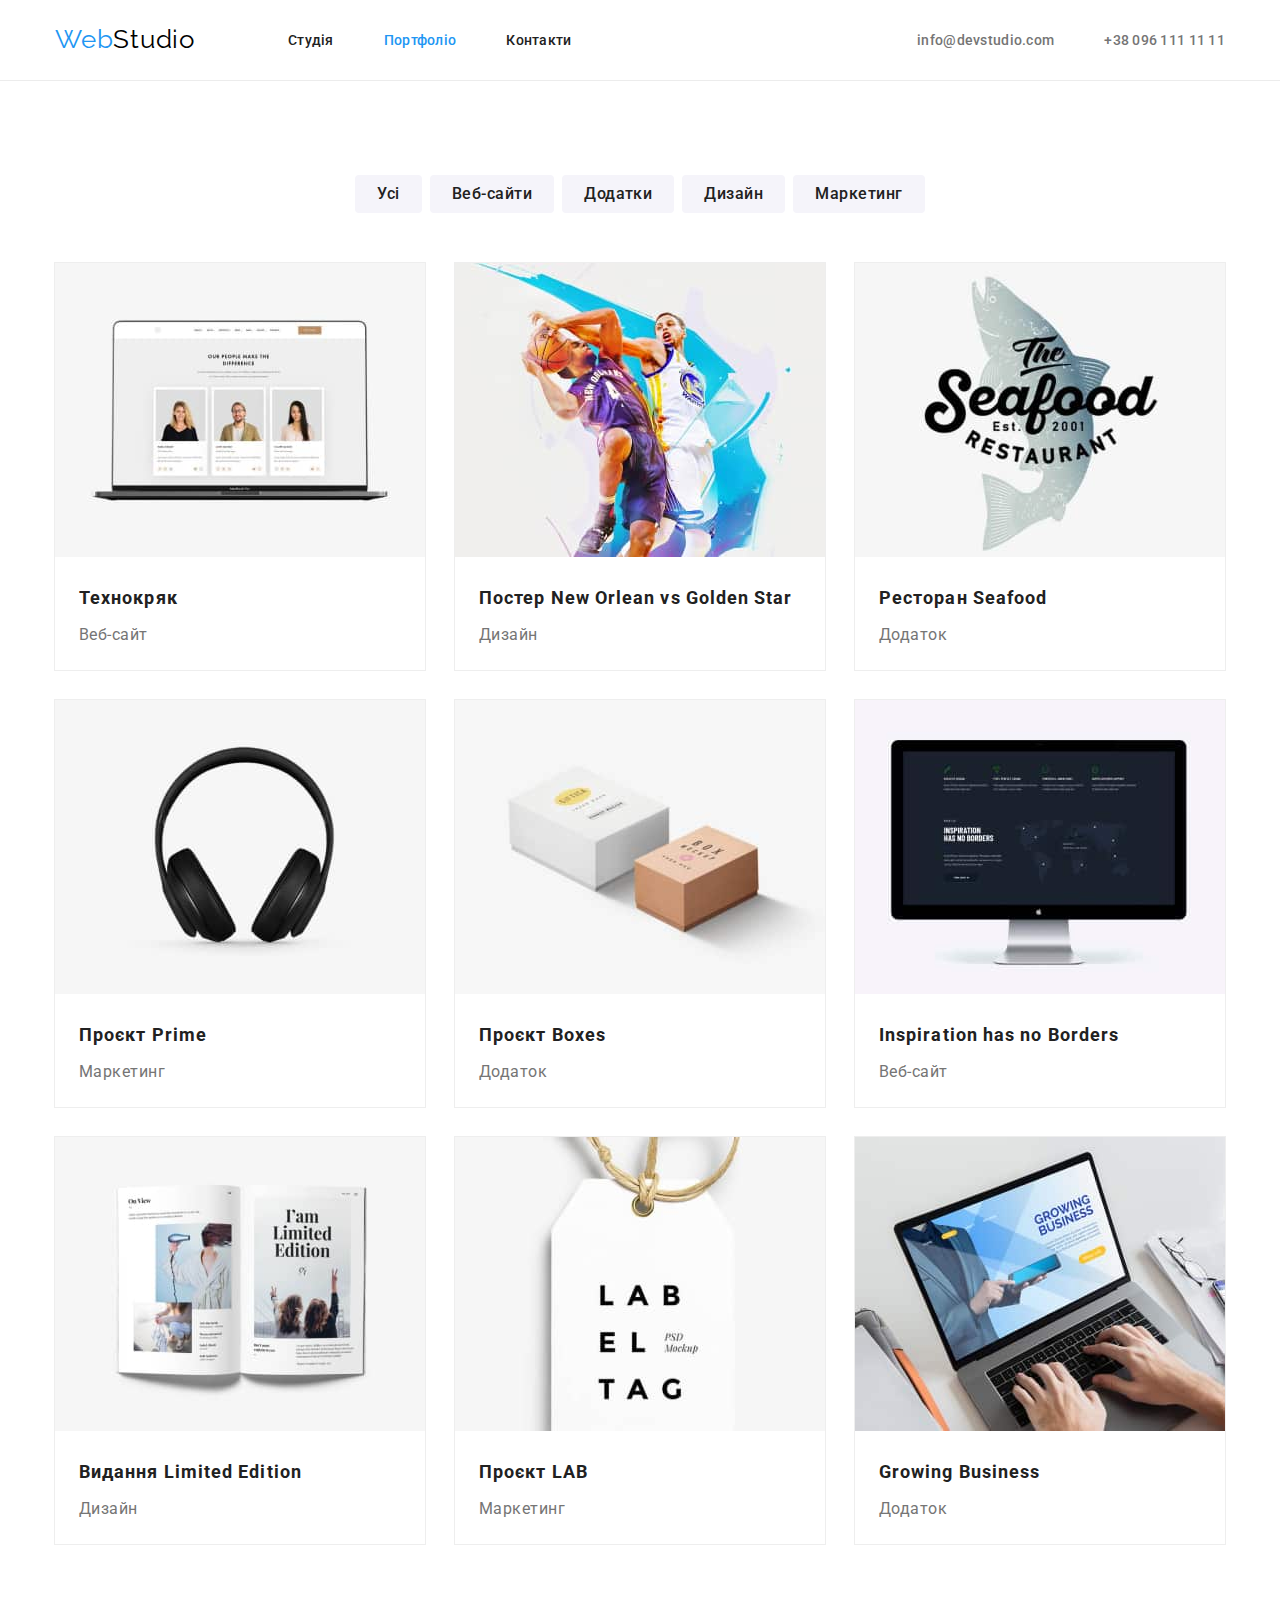
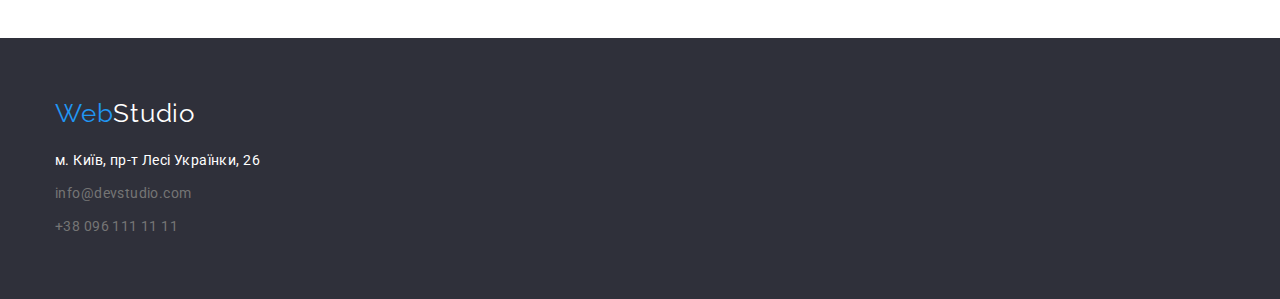
==== commit 01d72492: "Fix margin,padding errors" ====
--- a/portfolio.html
+++ b/portfolio.html
@@ -15,32 +15,29 @@
   </head>
   <body>
     <header>
-      <div class="container">
+      <div class="container nav-wrap">
         <nav class="site-nav">
-          <div class="nav-vrap">
-            <a class="logo" href="/index.html"><span>Web</span>Studio</a>
-
-            <ul class="site-nav">
-              <li class="site-nav-li">
-                <a class="site-nav-link" href="/index.html">Студія</a>
-              </li>
-              <li class="site-nav-li">
-                <a class="site-nav-link current" href="">Портфоліо</a>
-              </li>
-              <li class="site-nav-li">
-                <a class="site-nav-link" href="#">Контакти</a>
-              </li>
-            </ul>
-          </div>
-          <ul class="cotnact-nav site-nav">
+          <a class="logo" href="/index.html"><span>Web</span>Studio</a>
+          <ul class="site-nav">
             <li class="site-nav-li">
-              <a class="cotnact-nav-link" href="mailto:info@devstudio.com">info@devstudio.com</a>
+              <a class="site-nav-link" href="./index.html">Студія</a>
             </li>
             <li class="site-nav-li">
-              <a class="cotnact-nav-link" href="tel:+380961111111">+38 096 111 11 11</a>
+              <a class="site-nav-link current" href="">Портфоліо</a>
+            </li>
+            <li class="site-nav-li">
+              <a class="site-nav-link" href="#">Контакти</a>
             </li>
           </ul>
         </nav>
+        <ul class="cotnact-nav site-nav">
+          <li class="site-nav-li">
+            <a class="cotnact-nav-link" href="mailto:info@devstudio.com">info@devstudio.com</a>
+          </li>
+          <li class="site-nav-li">
+            <a class="cotnact-nav-link" href="tel:+380961111111">+38 096 111 11 11</a>
+          </li>
+        </ul>
       </div>
     </header>
     <main>
@@ -68,64 +65,82 @@
             <li>
               <a class="portfolio-card-link" href="">
                 <img width="370" src="./images/portfolio-1.jpg" alt="приклда роботи" />
-                <h2 class="portfolio-card-h2">Технокряк</h2>
-                <p class="portfolio-card-p">Веб-сайт</p>
+                <div class="portfolio-card-wrap">
+                  <h2 class="portfolio-card-h2">Технокряк</h2>
+                  <p class="portfolio-card-p">Веб-сайт</p>
+                </div>
               </a>
             </li>
             <li>
               <a class="portfolio-card-link" href="">
                 <img width="370" src="./images/portfolio-2.jpg" alt="приклда роботи" />
-                <h2 class="portfolio-card-h2">Постер New Orlean vs Golden Star</h2>
-                <p class="portfolio-card-p">Дизайн</p>
+                <div class="portfolio-card-wrap">
+                  <h2 class="portfolio-card-h2">Постер New Orlean vs Golden Star</h2>
+                  <p class="portfolio-card-p">Дизайн</p>
+                </div>
               </a>
             </li>
             <li>
               <a class="portfolio-card-link" href="">
                 <img width="370" src="./images/portfolio-3.jpg" alt="приклда роботи" />
-                <h2 class="portfolio-card-h2">Ресторан Seafood</h2>
-                <p class="portfolio-card-p">Додаток</p>
+                <div class="portfolio-card-wrap">
+                  <h2 class="portfolio-card-h2">Ресторан Seafood</h2>
+                  <p class="portfolio-card-p">Додаток</p>
+                </div>
               </a>
             </li>
             <li>
               <a class="portfolio-card-link" href="">
                 <img width="370" src="./images/portfolio-4.jpg" alt="приклда роботи" />
-                <h2 class="portfolio-card-h2">Проєкт Prime</h2>
-                <p class="portfolio-card-p">Маркетинг</p>
+                <div class="portfolio-card-wrap">
+                  <h2 class="portfolio-card-h2">Проєкт Prime</h2>
+                  <p class="portfolio-card-p">Маркетинг</p>
+                </div>
               </a>
             </li>
             <li>
               <a class="portfolio-card-link" href="">
                 <img width="370" src="./images/portfolio-5.jpg" alt="приклда роботи" />
-                <h2 class="portfolio-card-h2">Проєкт Boxes</h2>
-                <p class="portfolio-card-p">Додаток</p>
+                <div class="portfolio-card-wrap">
+                  <h2 class="portfolio-card-h2">Проєкт Boxes</h2>
+                  <p class="portfolio-card-p">Додаток</p>
+                </div>
               </a>
             </li>
             <li>
               <a class="portfolio-card-link" href="">
                 <img width="370" src="./images/portfolio-6.jpg" alt="приклда роботи" />
-                <h2 class="portfolio-card-h2">Inspiration has no Borders</h2>
-                <p class="portfolio-card-p">Веб-сайт</p>
+                <div class="portfolio-card-wrap">
+                  <h2 class="portfolio-card-h2">Inspiration has no Borders</h2>
+                  <p class="portfolio-card-p">Веб-сайт</p>
+                </div>
               </a>
             </li>
             <li>
               <a class="portfolio-card-link" href="">
                 <img width="370" src="./images/portfolio-7.jpg" alt="приклда роботи" />
-                <h2 class="portfolio-card-h2">Видання Limited Edition</h2>
-                <p class="portfolio-card-p">Дизайн</p>
+                <div class="portfolio-card-wrap">
+                  <h2 class="portfolio-card-h2">Видання Limited Edition</h2>
+                  <p class="portfolio-card-p">Дизайн</p>
+                </div>
               </a>
             </li>
             <li>
               <a class="portfolio-card-link" href="">
                 <img width="370" src="./images/portfolio-8.jpg" alt="приклда роботи" />
-                <h2 class="portfolio-card-h2">Проєкт LAB</h2>
-                <p class="portfolio-card-p">Маркетинг</p>
+                <div class="portfolio-card-wrap">
+                  <h2 class="portfolio-card-h2">Проєкт LAB</h2>
+                  <p class="portfolio-card-p">Маркетинг</p>
+                </div>
               </a>
             </li>
             <li>
               <a class="portfolio-card-link" href="">
                 <img width="370" src="./images/portfolio-9.jpg" alt="приклда роботи" />
-                <h2 class="portfolio-card-h2">Growing Business</h2>
-                <p class="portfolio-card-p">Додаток</p>
+                <div class="portfolio-card-wrap">
+                  <h2 class="portfolio-card-h2">Growing Business</h2>
+                  <p class="portfolio-card-p">Додаток</p>
+                </div>
               </a>
             </li>
           </ul>
@@ -134,7 +149,7 @@
     </main>
     <footer class="footer">
       <div class="container">
-        <a class="logo" href="./index.html"><span>Web</span>Studio</a>
+        <a class="logo footer-logo" href="./index.html"><span>Web</span>Studio</a>
         <address>
           <ul class="address">
             <li class="address-list">
--- a/css/style.css
+++ b/css/style.css
@@ -9,6 +9,7 @@
   --button-bgc-portfolio: #EEEEEE;
   --hero-button-active: #188CE8;
   --heder-border: #ECECEC;
+  --accent-background-color:#F5F4FA;
 }
 
 /* основной цвет текста #757575 */
@@ -21,9 +22,7 @@
   box-sizing: border-box;
 }
 
-ul,
 a,
-address,
 h1,
 h2,
 h3,
@@ -41,6 +40,29 @@
   padding: 0px;
   box-sizing: inherit;
 }
+img{
+  display:block;
+  max-width: 100%;
+  height: auto;
+}
+address{
+  font-style:normal;
+}
+button{
+  cursor: pointer;
+  border: none;
+  border-radius: 4px;
+}
+.section {
+  padding-top: 94px;
+  padding-bottom: 94px;
+}
+.container {
+  width: 1200px;
+  padding-left: 15px;
+  padding-right: 15px;
+  margin: 0 auto;
+}
 
 body {
   background-color: #FFFFFF;
@@ -48,14 +70,6 @@
   font-family: Roboto, sans-serif;
   letter-spacing: 0.03em;
   font-size: 14px;
-}
-
-.container {
-  width: 1200px;
-  padding-left: 15px;
-  padding-right: 15px;
-  margin: auto;
-
 }
 
 .visually-hidden {
@@ -71,11 +85,6 @@
   margin: -1px;
 }
 
-.section {
-  padding-top: 94px;
-  padding-bottom: 94px;
-}
-
 /* --------Logo-------- */
 
 .logo {
@@ -100,12 +109,14 @@
 }
 
 /* -------Site nav------- */
-
+header{
+border-bottom: 1px solid #ECECEC;
+}
 .site-nav,
-.nav-vrap {
+.nav-wrap {
   display: flex;
   justify-content: space-between;
-  align-items: center;
+  
 }
 
 .site-nav-li:not(:last-child),
@@ -153,11 +164,13 @@
 .hero {
   background-color: var(--bcg-color-accent);
   text-align: center;
-  padding: 0px;
+  padding: 200px 0px;
 }
 
 .section-title-hero {
-  padding-top: 200px;
+  max-width: 696px;
+  margin-left: auto;
+  margin-right: auto;
   margin-bottom: 30px;
   font-weight: 900;
   font-size: 44px;
@@ -169,20 +182,17 @@
 }
 
 .hero-button {
-  margin-bottom: 200px;
   padding: 10px 32px;
   background: var(--accent-text-color);
   color: var(--accent-praimery-white-color);
 
   box-shadow: 0px 4px 4px rgba(0, 0, 0, 0.15);
-  border-radius: 4px;
   border: 0px;
   min-width: 216px;
   font-family: inherit;
   font-weight: 700;
   font-size: 16px;
   line-height: calc(30/16);
-  cursor: pointer;
 }
 
 .hero-button:hover,
@@ -245,7 +255,7 @@
 /* --------section-our-team------- */
 
 .section-our-team {
-  background-color: #F5F4FA;
+  background-color:var(--accent-background-color);
 }
 
 .section-title-team {
@@ -257,8 +267,12 @@
   color: var(--title-text-color);
 }
 
+.team-wrap{
+  padding-top: 30px;
+  padding-bottom: 30px;
+}
+
 .team-title {
-  margin-top: 30px;
   margin-bottom: 10px;
   font-weight: 500;
   font-size: 16px;
@@ -268,6 +282,13 @@
   color: var(--title-text-color);
 }
 
+.team-list-li{
+  background: #FFFFFF;
+  
+  box-shadow: 0px 1px 3px rgba(0, 0, 0, 0.12), 0px 1px 1px rgba(0, 0, 0, 0.14), 0px 2px 1px rgba(0, 0, 0, 0.2);
+  border-radius: 0px 0px 4px 4px;
+}
+
 .team {
   display: flex;
 }
@@ -281,7 +302,6 @@
 }
 
 .team-p {
-  margin-bottom: 30px;
   font-size: 16px;
   line-height: calc(19/16);
   text-align: center;
@@ -292,10 +312,10 @@
 
 .footer {
   background-color: var(--bcg-color-accent);
+  padding: 60px 0;
 }
 
 .footer .logo {
-  padding-top: 60px;
   margin-bottom: 20px;
   color: var(--accent-praimery-white-color);
 }
@@ -304,7 +324,9 @@
 .footer .logo:focus {
   color: var(--accent-text-color);
 }
-
+.footer-logo{
+  padding: 0px;
+}
 .address-link:hover {
   color: var(--accent-text-color);
 }
@@ -315,7 +337,6 @@
 
 .address-list:last-child {
   margin-bottom: 0px;
-  padding-bottom: 60px;
 }
 
 .address-link {
@@ -357,7 +378,7 @@
   text-align: center;
   letter-spacing: 0.03em;
   color: var(--title-text-color);
-  background-color: var(--button-bgc-portfolio);
+  background-color: var(--accent-background-color);
 }
 
 .portfolio-button-list:hover,
@@ -390,12 +411,15 @@
 }
 
 .portfolio-card-link {
+  display: inline-block;
   color: inherit;
 }
-
+.portfolio-card-wrap{
+  padding: 20px 0;
+  padding-left: 24px;
+}
 .portfolio-card-h2 {
-  margin-left: 24px;
-  margin-top: 20px;
+  margin-bottom: 4px;
   font-weight: 700;
   font-size: 18px;
   line-height: calc(36/18);
@@ -404,8 +428,6 @@
 }
 
 .portfolio-card-p {
-  margin-left: 24px;
-  margin-bottom: 20px;
   font-size: 16px;
   line-height: calc(30/16);
   letter-spacing: 0.03em;
